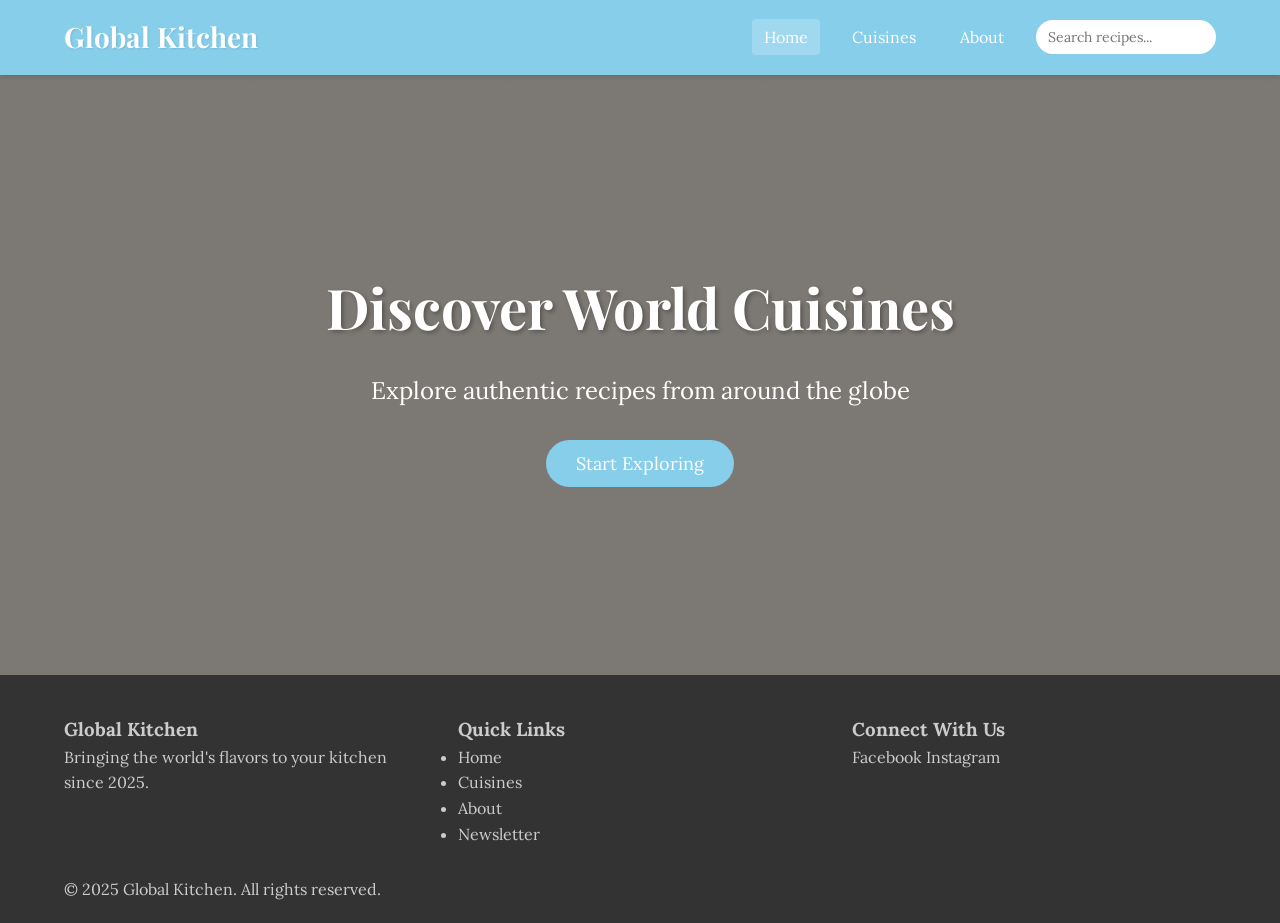
==== index.html @ d2594bf5 "Add files via upload" ====
<!DOCTYPE html>
<html lang="en">
<head>
    <meta charset="UTF-8">
    <meta name="viewport" content="width=device-width, initial-scale=1.0">
    <title>Global Kitchen</title>
    <link rel="stylesheet" href="styles.css">
    <link href="https://fonts.googleapis.com/css2?family=Playfair+Display:wght@700&family=Lora&display=swap" rel="stylesheet">
</head>
<body>
    <header>
        <nav class="navbar">
            <div class="logo">Global Kitchen</div>
            <ul class="nav-links">
                <li><a href="#home" class="nav-link active">Home</a></li>
                <li><a href="#cuisines" class="nav-link">Cuisines</a></li>
                <li><a href="#about" class="nav-link">About</a></li>
                <li><div class="search-container"><input type="text" id="search-bar" placeholder="Search recipes..."><div id="search-results"></div></div></li>
            </ul>
        </nav>
    </header>

    <main>
        <section id="home" class="hero">
            <h1>Discover World Cuisines</h1>
            <p class="intro-text">Explore authentic recipes from around the globe</p>
            <button class="cta-button">Start Exploring</button>
        </section>

        <section id="cuisines" class="cuisine-types">
            <h2>Explore Cuisines</h2>
            <div class="cuisine-grid">
                <a href="Pages/south-indian.html" class="cuisine-card">
                    <img src="images/cuisines/South-Indian-main.webp" alt="South Indian cuisine featuring rice and spices" loading="lazy">
                    <h3>South Indian</h3>
                    <p>Discover the vibrant flavors of South Indian cuisine known for its aromatic rice dishes, flavorful dosas, and spicy curries.</p>
                </a>
                <a href="Pages/north-indian.html" class="cuisine-card">
                    <img src="images/cuisines/North-indian-cuisine.avif" alt="North Indian cuisine with rich curries" loading="lazy">
                    <h3>North Indian</h3>
                    <p>Experience the rich and creamy curries, tandoori specialties, and diverse bread varieties of North Indian cuisine.</p>
                </a>
                <a href="Pages/korean.html" class="cuisine-card">
                    <img src="images/cuisines/Korean-cuisine.jpg" alt="Korean cuisine with spicy and savory dishes" loading="lazy">
                    <h3>Korean</h3>
                    <p>Enjoy the perfect balance of spicy, sweet, and savory flavors that make Korean cuisine a global favorite.</p>
                </a>
                <a href="Pages/japanese.html" class="cuisine-card">
                    <img src="images/cuisines/japanese-Kaiseki.webp" alt="Japanese cuisine with sushi and noodles" loading="lazy">
                    <h3>Japanese</h3>
                    <p>Explore the elegant simplicity and refined techniques of Japanese cuisine, from sushi to ramen.</p>
                </a>
            </div>
        </section>

        <section id="about" class="about">
            <h2>About Us</h2>
            <div class="about-content">
                <div class="about-text">
                    <p>We are passionate food enthusiasts bringing you the best recipes from around the world. Our mission is to inspire your culinary journey with authentic flavors and stories.</p>
                    <p>Global Kitchen was founded in 2025 by passionate food enthusiasts who aimed to promote diverse cuisines with a focus on health-conscious cooking and mindful eating.</p>
                    <p>Each recipe on our site has been carefully tested and adapted for home cooking, ensuring you can recreate these global flavors in your own kitchen.</p>
                </div>
                <div class="about-image">
                    <img src="images/about-us.jpg" alt="Our team of international chefs" loading="lazy">
                </div>
            </div>
        </section>

        <section id="newsletter" class="newsletter">
            <h2>Stay Updated</h2>
            <p>Subscribe to our newsletter for weekly recipe inspiration</p>
            <form id="newsletter-form">
                <input type="email" placeholder="Your email address" required>
                <button type="submit">Subscribe</button>
            </form>
        </section>
    </main>

    <footer>
        <div class="footer-content">
            <div class="footer-about">
                <h3>Global Kitchen</h3>
                <p>Bringing the world's flavors to your kitchen since 2025.</p>
            </div>
            <div class="footer-links">
                <h3>Quick Links</h3>
                <ul>
                    <li><a href="#home">Home</a></li>
                    <li><a href="#cuisines">Cuisines</a></li>
                    <li><a href="#about">About</a></li>
                    <li><a href="#newsletter">Newsletter</a></li>
                </ul>
            </div>
            <div class="social-links">
                <h3>Connect With Us</h3>
                <div class="social-icons">
                    <a href="#" class="images/FACEBOOK.jpeg">Facebook</a>
                    <a href="#" class="images/INSTAGRAM.jpeg">Instagram</a>
                </div>
            </div>
        </div>
        <div class="copyright">
            <p>© 2025 Global Kitchen. All rights reserved.</p>
        </div>
    </footer>
    <script src="script.js"></script>
</body>
</html>
---- styles.css ----
/* General Styles */
* {
    margin: 0;
    padding: 0;
    box-sizing: border-box;
    font-family: 'Lora', serif;
}

body {
    background-color: #f9f1e7;
    color: #333;
    line-height: 1.6;
}

a {
    text-decoration: none;
    color: inherit;
}

/* Header & Navigation */
header .navbar {
    background-color: #87ceeb;
    padding: 15px 5%;
    display: flex;
    justify-content: space-between;
    align-items: center;
    box-shadow: 0 2px 5px rgba(0,0,0,0.1);
    position: sticky;
    top: 0;
    z-index: 100;
}

.logo {
    font-family: 'Playfair Display', serif;
    font-size: 28px;
    font-weight: 700;
    color: #fff;
    text-shadow: 1px 1px 2px rgba(0,0,0,0.1);
}

.nav-links {
    list-style: none;
    display: flex;
    align-items: center;
}

.nav-links li {
    margin-left: 20px;
}

.nav-links a {
    color: #fff;
    text-decoration: none;
    font-size: 16px;
    font-family: 'Lora', serif;
    transition: all 0.3s ease;
    padding: 8px 12px;
    border-radius: 4px;
}

.nav-links a:hover, .nav-links a.active {
    background-color: rgba(255,255,255,0.2);
}

.search-container {
    position: relative;
}

#search-bar {
    padding: 8px 12px;
    border: none;
    border-radius: 20px;
    font-size: 14px;
    width: 180px;
    transition: width 0.3s ease;
}

#search-bar:focus {
    width: 220px;
    outline: none;
    box-shadow: 0 0 5px rgba(0,0,0,0.1);
}

/* Hero Section */
.hero {
    background-image: linear-gradient(rgba(0,0,0,0.5), rgba(0,0,0,0.5)), url('../images/hero-bg.jpg');
    background-size: cover;
    background-position: center;
    height: 600px;
    display: flex;
    flex-direction: column;
    justify-content: center;
    align-items: center;
    text-align: center;
    color: #fff;
    padding: 0 20px;
}

.hero h1 {
    font-family: 'Playfair Display', serif;
    font-size: 56px;
    margin-bottom: 20px;
    text-shadow: 2px 2px 4px rgba(0,0,0,0.3);
}

.intro-text {
    font-size: 24px;
    max-width: 800px;
    margin-bottom: 30px;
}

.cta-button {
    background-color: #87ceeb;
    color: white;
    border: none;
    padding: 12px 30px;
    font-size: 18px;
    border-radius: 30px;
    cursor: pointer;
    transition: all 0.3s ease;
    font-family: 'Lora', serif;
}

.cta-button:hover {
    background-color: #5fb9e1;
    transform: scale(1.05);
}

/* Cuisine Types Section */
.cuisine-types {
    padding: 60px 5%;
    text-align: center;
}

.cuisine-types h2 {
    font-family: 'Playfair Display', serif;
    font-size: 40px;
    margin-bottom: 30px;
    color: #444;
}

/* Cuisine Cards Fix */
.cuisine-grid {
    display: grid;
    grid-template-columns: repeat(auto-fit, minmax(300px, 1fr)); 
    gap: 30px;
    justify-content: center;
    padding: 20px;
}

.cuisine-card {
    display: flex;
    flex-direction: column;
    width: 100%;
    max-width: 400px;
    border-radius: 8px;
    overflow: hidden;
    box-shadow: 0 5px 15px rgba(0,0,0,0.1);
    transition: transform 0.3s ease, box-shadow 0.3s ease;
}

.cuisine-card:hover {
    transform: translateY(-10px);
    box-shadow: 0 15px 30px rgba(0,0,0,0.15);
}

.cuisine-card img {
    width: 100%;
    height: 220px;
    object-fit: cover;
}

/* Dishes Section */
.dishes {
    padding: 60px 5%;
    background-color: #fff;
    display: block !important;
}

.dishes h2 {
    font-family: 'Playfair Display', serif;
    font-size: 40px;
    margin-bottom: 30px;
    text-align: center;
    color: #444;
}

.dish-grid {
    display: grid;
    grid-template-columns: repeat(auto-fill, minmax(300px, 1fr));
    gap: 30px;
    padding: 20px;
}

.dish-card {
    background-color: white;
    border-radius: 8px;
    overflow: hidden;
    box-shadow: 0 5px 15px rgba(0,0,0,0.1);
    transition: transform 0.3s;
    display: block !important;
}

.dish-card:hover {
    transform: translateY(-10px);
}

.dish-card img {
    width: 100%;
    height: 200px;
    object-fit: cover;
}

.dish-card h3 {
    font-family: 'Playfair Display', serif;
    font-size: 24px;
    padding: 15px 15px 5px;
}

.dish-card p {
    padding: 0 15px 15px;
    color: #666;
}

/* Fix for Hidden Recipe Sections */
.hidden {
    display: none;
}

.recipe-btn {
    background-color: #87ceeb;
    color: #fff;
    border: none;
    padding: 10px 20px;
    border-radius: 30px;
    cursor: pointer;
    margin: 0 15px 15px;
    transition: background-color 0.3s;
}

.recipe-btn:hover {
    background-color: #5fb9e1;
}

.recipe-details {
    margin: 0 15px 15px;
    padding: 15px;
    background-color: #f9f9f9;
    border-radius: 8px;
    text-align: left;
    display: none;
}

.recipe-details h4 {
    margin-bottom: 10px;
    font-family: 'Playfair Display', serif;
}

.recipe-details ol {
    padding-left: 20px;
}

.recipe-details li {
    margin-bottom: 5px;
}

/* Footer */
footer {
    background-color: #333;
    color: #ccc;
    padding: 40px 5% 20px;
}

.footer-content {
    display: grid;
    grid-template-columns: repeat(auto-fit, minmax(250px, 1fr));
    gap: 30px;
    margin-bottom: 30px;
}

/* Responsive Fixes */
@media (max-width: 768px) {
    .cuisine-grid {
        grid-template-columns: repeat(2, minmax(250px, 1fr));
    }
    .dish-grid {
        grid-template-columns: repeat(auto-fill, minmax(250px, 1fr));
    }
}

@media (max-width: 480px) {
    .cuisine-grid {
        grid-template-columns: 1fr;
    }
}
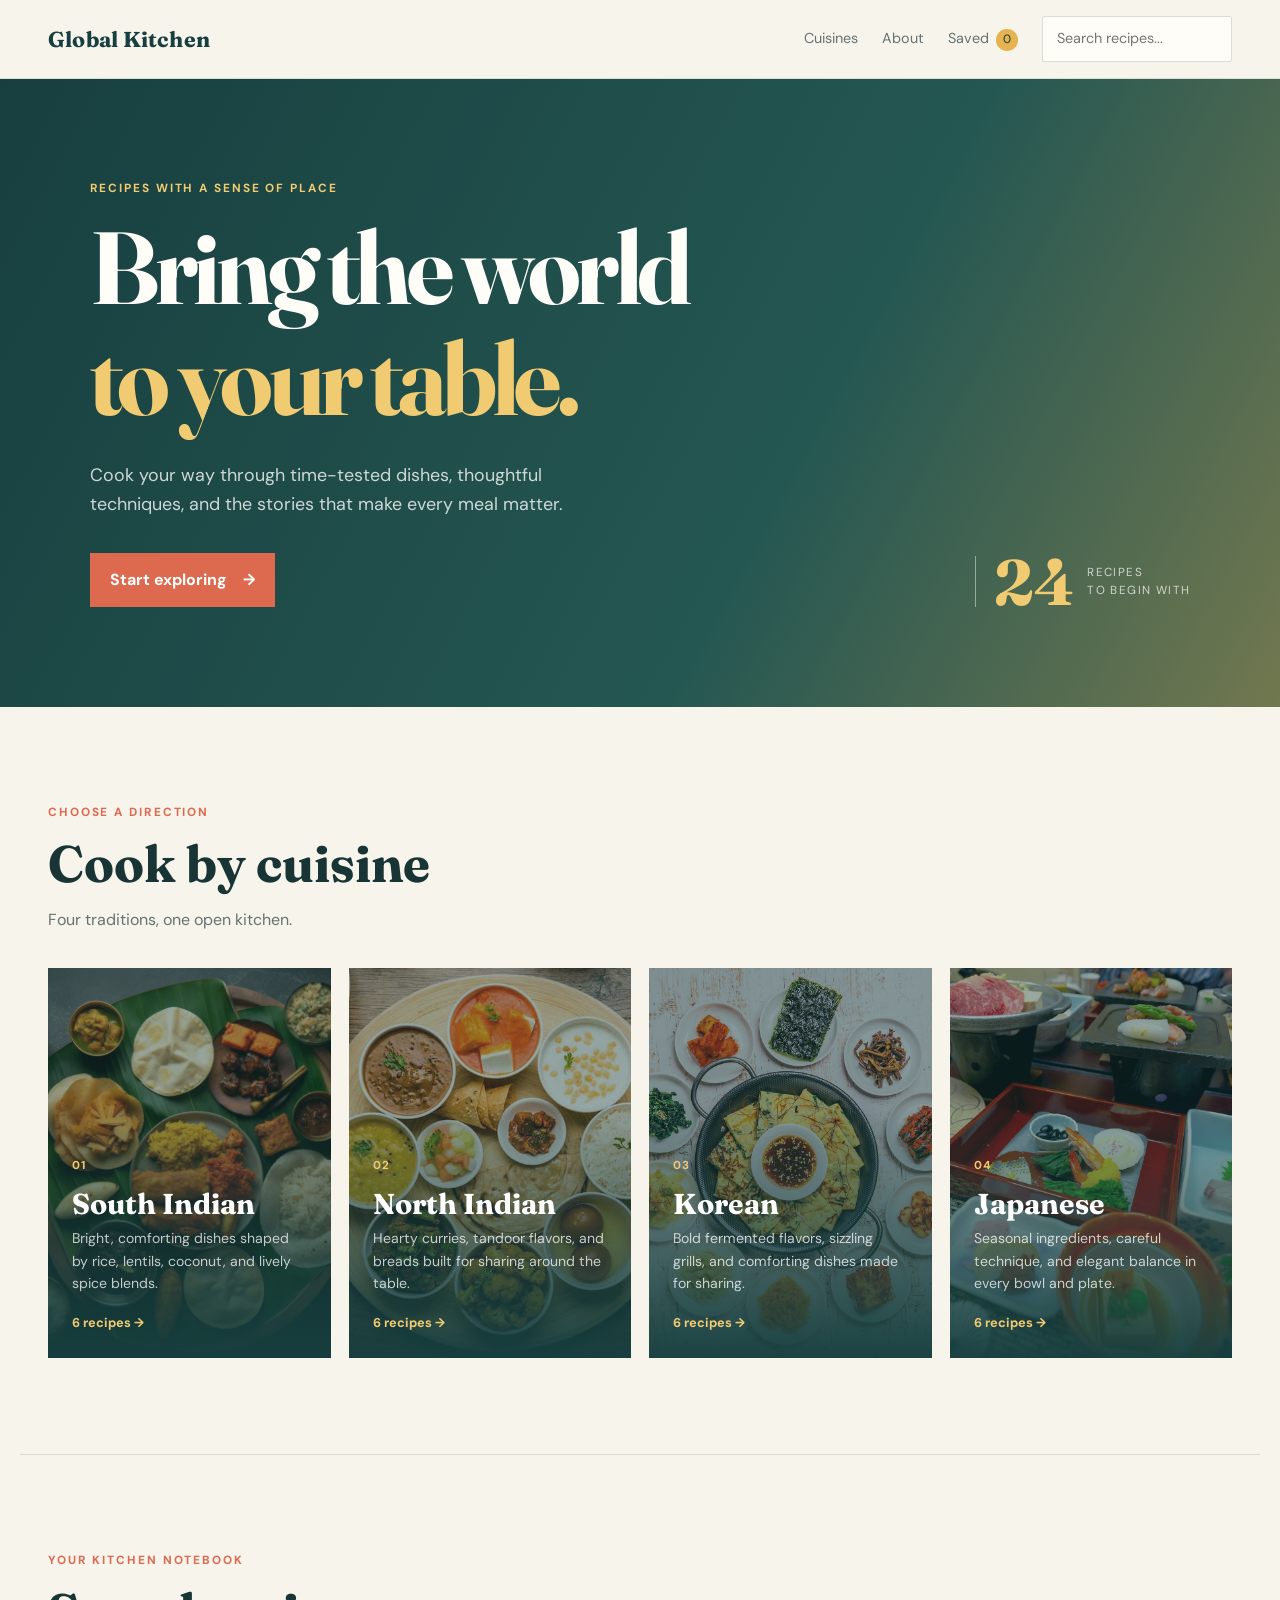
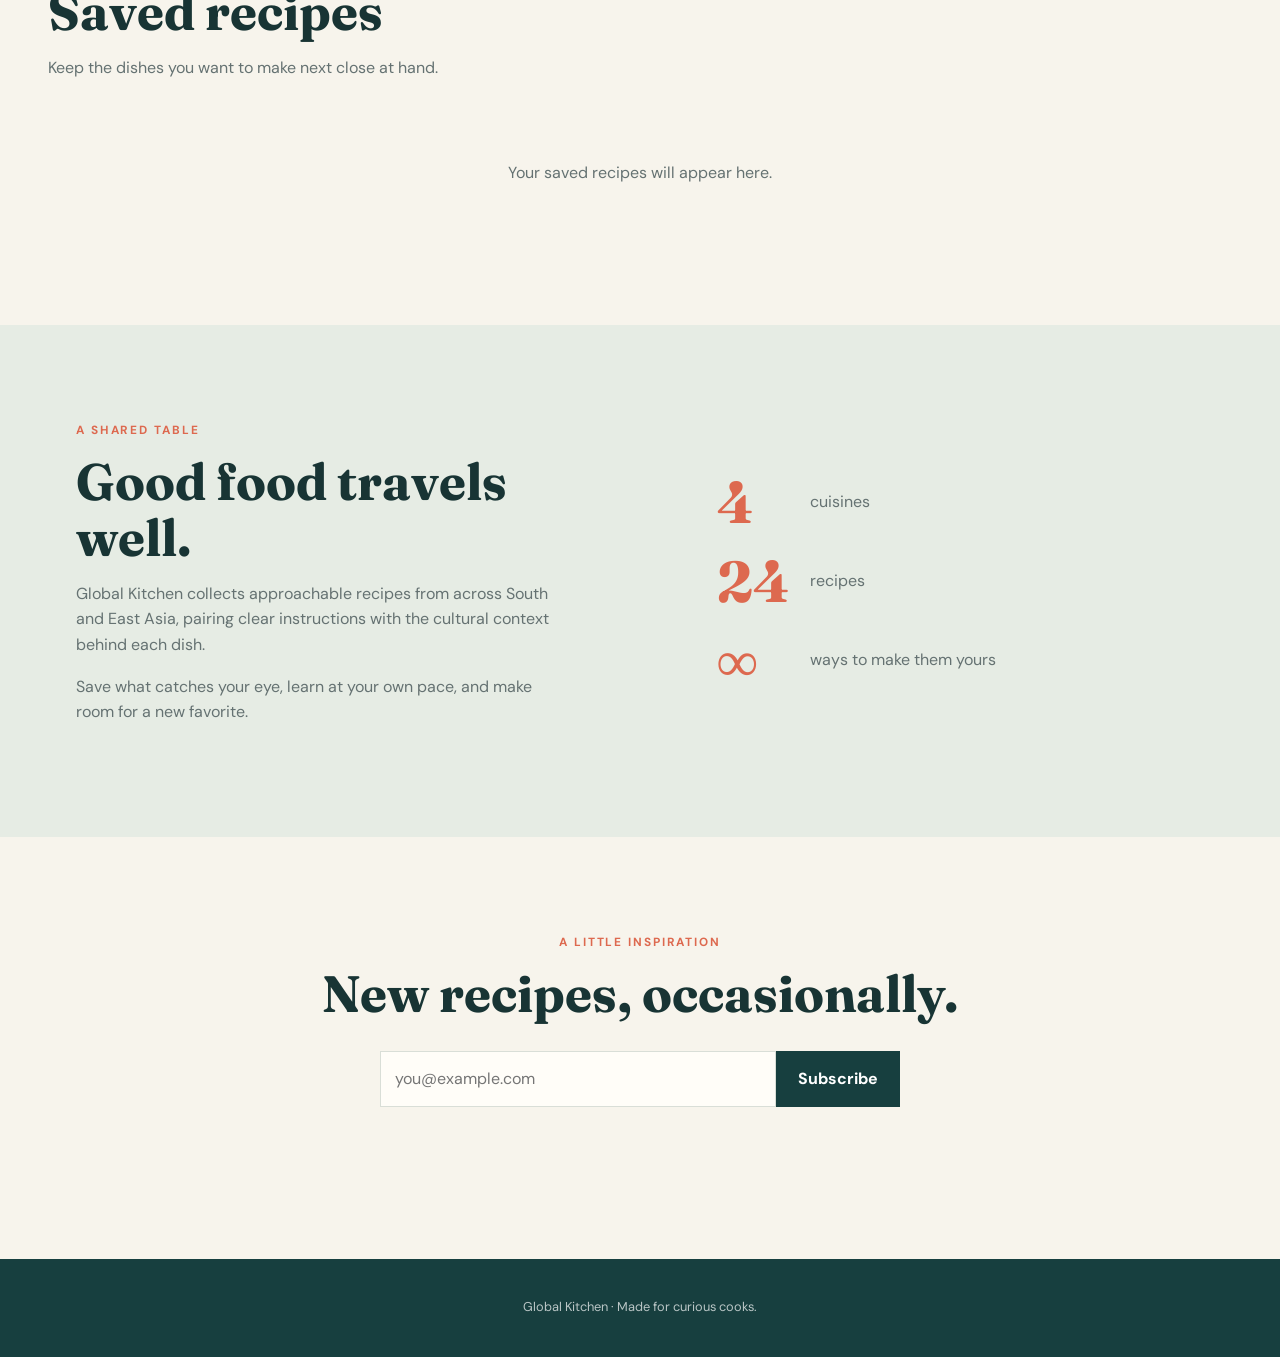
==== commit 1005af5b: "Replace site with data-driven Global Kitchen" ====
--- a/index.html
+++ b/index.html
@@ -3,107 +3,26 @@
 <head>
     <meta charset="UTF-8">
     <meta name="viewport" content="width=device-width, initial-scale=1.0">
-    <title>Global Kitchen</title>
+    <meta name="description" content="Discover practical recipes and food stories from South India, North India, Korea, and Japan.">
+    <title>Global Kitchen | Recipes from around the world</title>
     <link rel="stylesheet" href="styles.css">
-    <link href="https://fonts.googleapis.com/css2?family=Playfair+Display:wght@700&family=Lora&display=swap" rel="stylesheet">
+    <link rel="preconnect" href="https://fonts.googleapis.com">
+    <link rel="preconnect" href="https://fonts.gstatic.com" crossorigin>
+    <link href="https://fonts.googleapis.com/css2?family=DM+Sans:wght@400;500;700&family=Fraunces:opsz,wght@9..144,600;9..144,700&display=swap" rel="stylesheet">
 </head>
-<body>
-    <header>
-        <nav class="navbar">
-            <div class="logo">Global Kitchen</div>
-            <ul class="nav-links">
-                <li><a href="#home" class="nav-link active">Home</a></li>
-                <li><a href="#cuisines" class="nav-link">Cuisines</a></li>
-                <li><a href="#about" class="nav-link">About</a></li>
-                <li><div class="search-container"><input type="text" id="search-bar" placeholder="Search recipes..."><div id="search-results"></div></div></li>
-            </ul>
-        </nav>
-    </header>
-
+<body class="home-page">
+    <header class="site-header"><nav class="navbar" aria-label="Primary navigation">
+        <a class="logo" href="index.html">Global Kitchen</a>
+        <div class="nav-actions"><a href="#cuisines">Cuisines</a><a href="#about">About</a><a class="favorites-link" href="#favorites">Saved <span id="favorite-count">0</span></a>
+            <label class="search-container" for="search-bar"><span class="sr-only">Search recipes</span><input type="search" id="search-bar" placeholder="Search recipes..." autocomplete="off"></label>
+        </div>
+    </nav></header>
     <main>
-        <section id="home" class="hero">
-            <h1>Discover World Cuisines</h1>
-            <p class="intro-text">Explore authentic recipes from around the globe</p>
-            <button class="cta-button">Start Exploring</button>
-        </section>
-
-        <section id="cuisines" class="cuisine-types">
-            <h2>Explore Cuisines</h2>
-            <div class="cuisine-grid">
-                <a href="Pages/south-indian.html" class="cuisine-card">
-                    <img src="images/cuisines/South-Indian-main.webp" alt="South Indian cuisine featuring rice and spices" loading="lazy">
-                    <h3>South Indian</h3>
-                    <p>Discover the vibrant flavors of South Indian cuisine known for its aromatic rice dishes, flavorful dosas, and spicy curries.</p>
-                </a>
-                <a href="Pages/north-indian.html" class="cuisine-card">
-                    <img src="images/cuisines/North-indian-cuisine.avif" alt="North Indian cuisine with rich curries" loading="lazy">
-                    <h3>North Indian</h3>
-                    <p>Experience the rich and creamy curries, tandoori specialties, and diverse bread varieties of North Indian cuisine.</p>
-                </a>
-                <a href="Pages/korean.html" class="cuisine-card">
-                    <img src="images/cuisines/Korean-cuisine.jpg" alt="Korean cuisine with spicy and savory dishes" loading="lazy">
-                    <h3>Korean</h3>
-                    <p>Enjoy the perfect balance of spicy, sweet, and savory flavors that make Korean cuisine a global favorite.</p>
-                </a>
-                <a href="Pages/japanese.html" class="cuisine-card">
-                    <img src="images/cuisines/japanese-Kaiseki.webp" alt="Japanese cuisine with sushi and noodles" loading="lazy">
-                    <h3>Japanese</h3>
-                    <p>Explore the elegant simplicity and refined techniques of Japanese cuisine, from sushi to ramen.</p>
-                </a>
-            </div>
-        </section>
-
-        <section id="about" class="about">
-            <h2>About Us</h2>
-            <div class="about-content">
-                <div class="about-text">
-                    <p>We are passionate food enthusiasts bringing you the best recipes from around the world. Our mission is to inspire your culinary journey with authentic flavors and stories.</p>
-                    <p>Global Kitchen was founded in 2025 by passionate food enthusiasts who aimed to promote diverse cuisines with a focus on health-conscious cooking and mindful eating.</p>
-                    <p>Each recipe on our site has been carefully tested and adapted for home cooking, ensuring you can recreate these global flavors in your own kitchen.</p>
-                </div>
-                <div class="about-image">
-                    <img src="images/about-us.jpg" alt="Our team of international chefs" loading="lazy">
-                </div>
-            </div>
-        </section>
-
-        <section id="newsletter" class="newsletter">
-            <h2>Stay Updated</h2>
-            <p>Subscribe to our newsletter for weekly recipe inspiration</p>
-            <form id="newsletter-form">
-                <input type="email" placeholder="Your email address" required>
-                <button type="submit">Subscribe</button>
-            </form>
-        </section>
-    </main>
-
-    <footer>
-        <div class="footer-content">
-            <div class="footer-about">
-                <h3>Global Kitchen</h3>
-                <p>Bringing the world's flavors to your kitchen since 2025.</p>
-            </div>
-            <div class="footer-links">
-                <h3>Quick Links</h3>
-                <ul>
-                    <li><a href="#home">Home</a></li>
-                    <li><a href="#cuisines">Cuisines</a></li>
-                    <li><a href="#about">About</a></li>
-                    <li><a href="#newsletter">Newsletter</a></li>
-                </ul>
-            </div>
-            <div class="social-links">
-                <h3>Connect With Us</h3>
-                <div class="social-icons">
-                    <a href="#" class="images/FACEBOOK.jpeg">Facebook</a>
-                    <a href="#" class="images/INSTAGRAM.jpeg">Instagram</a>
-                </div>
-            </div>
-        </div>
-        <div class="copyright">
-            <p>© 2025 Global Kitchen. All rights reserved.</p>
-        </div>
-    </footer>
-    <script src="script.js"></script>
+        <section id="home" class="hero"><div class="hero-copy"><p class="eyebrow">Recipes with a sense of place</p><h1>Bring the world<br><em>to your table.</em></h1><p class="intro-text">Cook your way through time-tested dishes, thoughtful techniques, and the stories that make every meal matter.</p><a class="cta-button" href="#cuisines">Start exploring <span aria-hidden="true">&#8594;</span></a></div><div class="hero-note"><span>24</span><small>recipes<br>to begin with</small></div></section>
+        <section id="cuisines" class="cuisine-types page-section"><div class="section-heading"><p class="eyebrow">Choose a direction</p><h2>Cook by cuisine</h2><p>Four traditions, one open kitchen.</p></div><div id="cuisine-grid" class="cuisine-grid" aria-live="polite"></div></section>
+        <section id="favorites" class="favorites-section page-section"><div class="section-heading"><p class="eyebrow">Your kitchen notebook</p><h2>Saved recipes</h2><p>Keep the dishes you want to make next close at hand.</p></div><div id="favorite-grid" class="dish-grid compact-grid"></div><p id="empty-favorites" class="empty-state">Your saved recipes will appear here.</p></section>
+        <section id="about" class="about page-section"><div class="about-copy"><p class="eyebrow">A shared table</p><h2>Good food travels well.</h2><p>Global Kitchen collects approachable recipes from across South and East Asia, pairing clear instructions with the cultural context behind each dish.</p><p>Save what catches your eye, learn at your own pace, and make room for a new favorite.</p></div><div class="about-stats"><strong>4</strong><span>cuisines</span><strong>24</strong><span>recipes</span><strong>∞</strong><span>ways to make them yours</span></div></section>
+        <section id="newsletter" class="newsletter page-section"><p class="eyebrow">A little inspiration</p><h2>New recipes, occasionally.</h2><form id="newsletter-form"><label class="sr-only" for="newsletter-email">Email address</label><input id="newsletter-email" type="email" placeholder="you@example.com" required><button type="submit">Subscribe</button></form><p id="newsletter-status" role="status"></p></section>
+    </main><footer><p>Global Kitchen <span aria-hidden="true">&middot;</span> Made for curious cooks.</p></footer><script src="script.js"></script>
 </body>
-</html>+</html>
--- a/styles.css
+++ b/styles.css
@@ -1,295 +1,107 @@
-/* General Styles */
-* {
-    margin: 0;
-    padding: 0;
-    box-sizing: border-box;
-    font-family: 'Lora', serif;
+:root {
+    --ink: #183434;
+    --muted: #657272;
+    --paper: #f7f4ec;
+    --cream: #fffdf8;
+    --teal: #173f3f;
+    --coral: #dd694f;
+    --gold: #e5b451;
+    --line: #d9ded7;
+    --shadow: 0 16px 35px rgba(24, 52, 52, .10);
 }
 
-body {
-    background-color: #f9f1e7;
-    color: #333;
-    line-height: 1.6;
-}
+* { box-sizing: border-box; }
+html { scroll-behavior: smooth; }
+body { margin: 0; background: var(--paper); color: var(--ink); font-family: 'DM Sans', sans-serif; line-height: 1.6; }
+a { color: inherit; text-decoration: none; }
+button, input { font: inherit; }
+button, a { -webkit-tap-highlight-color: transparent; }
+.sr-only { position: absolute; width: 1px; height: 1px; padding: 0; margin: -1px; overflow: hidden; clip: rect(0, 0, 0, 0); white-space: nowrap; border: 0; }
 
-a {
-    text-decoration: none;
-    color: inherit;
-}
+.site-header { position: sticky; top: 0; z-index: 10; background: rgba(247, 244, 236, .94); border-bottom: 1px solid var(--line); -webkit-backdrop-filter: blur(12px); backdrop-filter: blur(12px); }
+.navbar { max-width: 1240px; min-height: 78px; margin: auto; padding: 0 28px; display: flex; align-items: center; justify-content: space-between; gap: 28px; }
+.logo { color: var(--teal); font: 700 1.35rem 'Fraunces', serif; letter-spacing: .01em; white-space: nowrap; }
+.nav-actions { display: flex; align-items: center; gap: 24px; color: var(--muted); font-size: .9rem; }
+.nav-actions a { transition: color .2s ease; }
+.nav-actions a:hover, .nav-actions a:focus-visible { color: var(--coral); }
+.favorites-link span { display: inline-grid; min-width: 1.35rem; height: 1.35rem; margin-left: 3px; place-items: center; border-radius: 50%; background: var(--gold); color: var(--ink); font-size: .75rem; }
+.search-container { display: block; }
+#search-bar { width: 190px; padding: 10px 14px; border: 1px solid var(--line); border-radius: 2px; background: var(--cream); color: var(--ink); outline: none; }
+#search-bar:focus { border-color: var(--coral); box-shadow: 0 0 0 3px rgba(221, 105, 79, .14); }
 
-/* Header & Navigation */
-header .navbar {
-    background-color: #87ceeb;
-    padding: 15px 5%;
-    display: flex;
-    justify-content: space-between;
-    align-items: center;
-    box-shadow: 0 2px 5px rgba(0,0,0,0.1);
-    position: sticky;
-    top: 0;
-    z-index: 100;
-}
+.hero { min-height: 610px; padding: 100px max(7vw, 28px); display: flex; align-items: center; justify-content: space-between; gap: 40px; background: linear-gradient(118deg, #173f3f 0%, #255752 62%, #d6a34b 150%); color: #fffdf8; overflow: hidden; }
+.hero-copy { max-width: 680px; animation: rise .7s ease both; }
+.eyebrow { margin: 0 0 14px; color: var(--coral); font-size: .74rem; font-weight: 700; letter-spacing: .16em; text-transform: uppercase; }
+.hero .eyebrow { color: #f1cb72; }
+h1, h2, h3 { margin: 0; font-family: 'Fraunces', serif; line-height: 1.08; }
+.hero h1 { font-size: clamp(3.4rem, 8vw, 7rem); letter-spacing: -.045em; }
+.hero h1 em { color: #f1cb72; font-style: normal; }
+.intro-text { max-width: 510px; margin: 28px 0 35px; color: rgba(255,255,255,.78); font-size: 1.12rem; }
+.cta-button { display: inline-flex; align-items: center; gap: 16px; padding: 14px 20px; background: var(--coral); color: #fff; font-weight: 700; transition: transform .2s ease, background .2s ease; }
+.cta-button:hover, .cta-button:focus-visible { background: #ec805f; transform: translateY(-2px); }
+.hero-note { align-self: flex-end; display: flex; align-items: center; gap: 12px; color: rgba(255,255,255,.72); border-left: 1px solid rgba(255,255,255,.45); padding-left: 18px; }
+.hero-note span { color: #f1cb72; font: 700 4rem 'Fraunces', serif; line-height: .8; }
+.hero-note small { font-size: .73rem; letter-spacing: .12em; text-transform: uppercase; }
+.page-section { max-width: 1240px; margin: auto; padding: 96px 28px; }
+.section-heading { margin-bottom: 35px; }
+.section-heading h2, .about h2, .newsletter h2 { font-size: clamp(2.2rem, 4vw, 4rem); }
+.section-heading > p:last-child, #cuisine-description { color: var(--muted); }
+.cuisine-grid { display: grid; grid-template-columns: repeat(4, 1fr); gap: 18px; }
+.cuisine-card { min-height: 390px; display: flex; flex-direction: column; justify-content: flex-end; position: relative; overflow: hidden; background: var(--teal); color: #fff; }
+.cuisine-card img { position: absolute; inset: 0; width: 100%; height: 100%; object-fit: cover; opacity: .56; transition: transform .45s ease, opacity .3s ease; }
+.cuisine-card::after { content: ''; position: absolute; inset: 35% 0 0; background: linear-gradient(transparent, rgba(23, 63, 63, .96)); }
+.cuisine-card:hover img { transform: scale(1.06); opacity: .76; }
+.cuisine-card-copy { position: relative; z-index: 1; padding: 24px; }
+.card-index { color: #f1cb72; font-size: .72rem; font-weight: 700; letter-spacing: .12em; }
+.cuisine-card h3 { margin: 12px 0 8px; font-size: 1.8rem; }
+.cuisine-card p { min-height: 68px; margin: 0; color: rgba(255,255,255,.75); font-size: .88rem; }
+.card-link { display: block; margin-top: 18px; color: #f1cb72; font-size: .8rem; font-weight: 700; }
+.favorites-section { border-top: 1px solid var(--line); }
+.about { max-width: none; display: grid; grid-template-columns: 1fr 1fr; gap: 12vw; background: #e6ece4; }
+.about-copy { max-width: 590px; margin-left: max(0px, calc((100vw - 1184px) / 2)); }
+.about-copy p:not(.eyebrow) { color: var(--muted); }
+.about-stats { display: grid; grid-template-columns: auto 1fr; align-content: center; gap: 8px 20px; padding-right: 10vw; }
+.about-stats strong { color: var(--coral); font: 700 3.6rem 'Fraunces', serif; }
+.about-stats span { align-self: center; color: var(--muted); }
+.newsletter { text-align: center; }
+.newsletter form { max-width: 520px; margin: 30px auto 0; display: flex; }
+.newsletter input { min-width: 0; flex: 1; padding: 14px; border: 1px solid var(--line); background: var(--cream); }
+.newsletter button { padding: 14px 22px; border: 0; background: var(--teal); color: white; cursor: pointer; font-weight: 700; }
+#newsletter-status { min-height: 1.5em; color: var(--coral); }
+footer { padding: 26px 28px; background: var(--teal); color: rgba(255,255,255,.7); text-align: center; font-size: .8rem; }
 
-.logo {
-    font-family: 'Playfair Display', serif;
-    font-size: 28px;
-    font-weight: 700;
-    color: #fff;
-    text-shadow: 1px 1px 2px rgba(0,0,0,0.1);
-}
+.cuisine-hero { max-width: none; padding-top: 72px; padding-bottom: 45px; background: #e6ece4; }
+.cuisine-hero h1 { max-width: 1240px; margin: auto; font-size: clamp(2.8rem, 6vw, 5.5rem); }
+.cuisine-hero .eyebrow, .cuisine-hero #cuisine-description, .back-link { display: block; max-width: 1240px; margin-left: auto; margin-right: auto; }
+.back-link { margin-bottom: 60px; color: var(--coral); font-size: .85rem; font-weight: 700; }
+.cuisine-hero #cuisine-description { margin-top: 22px; }
+.dishes { max-width: 1240px; }
+.dish-grid { display: grid; grid-template-columns: repeat(3, 1fr); gap: 22px; }
+.dish-card { overflow: hidden; background: var(--cream); border: 1px solid var(--line); box-shadow: var(--shadow); transition: transform .25s ease; }
+.dish-card:hover { transform: translateY(-4px); }
+.dish-card > img { width: 100%; height: 225px; display: block; object-fit: cover; }
+.dish-card-body { padding: 20px; }
+.card-topline { display: flex; justify-content: space-between; align-items: center; color: var(--coral); font-size: .7rem; font-weight: 700; letter-spacing: .12em; text-transform: uppercase; }
+.favorite-btn { width: 34px; height: 34px; padding: 0; border: 1px solid var(--line); background: transparent; color: var(--coral); cursor: pointer; font-size: 1.35rem; line-height: 1; }
+.favorite-btn.is-saved { background: #f8e5b2; border-color: #f8e5b2; }
+.dish-card h2 { margin: 17px 0 10px; font-size: 1.7rem; }
+.ingredients { min-height: 50px; margin: 0; color: var(--muted); font-size: .85rem; }
+.recipe-meta, .badges { display: flex; flex-wrap: wrap; gap: 7px; margin-top: 18px; color: var(--muted); font-size: .7rem; }
+.recipe-meta span, .badges span { padding: 4px 7px; background: #edf0e8; }
+.badges span { background: #f8e5b2; color: var(--ink); }
+.recipe-btn { width: 100%; margin-top: 20px; padding: 12px; border: 0; background: var(--teal); color: white; cursor: pointer; font-weight: 700; text-align: left; }
+.recipe-btn:hover, .recipe-btn:focus-visible { background: var(--coral); }
+.recipe-details { margin-top: 22px; padding-top: 20px; border-top: 1px solid var(--line); font-size: .88rem; }
+.recipe-details[hidden] { display: none; }
+.recipe-details h3 { margin: 18px 0 8px; font-size: 1.1rem; }
+.recipe-details ol { margin: 0; padding-left: 20px; color: var(--muted); }
+.recipe-details li { margin-bottom: 8px; }
+.context { color: var(--muted); font-style: italic; }
+.video-section { margin-top: 22px; padding-top: 14px; border-top: 1px solid var(--line); }
+.video-link { color: var(--coral); font-weight: 700; }
+.empty-state { padding: 28px; color: var(--muted); text-align: center; }
+.compact-grid .dish-card > img { height: 150px; }
 
-.nav-links {
-    list-style: none;
-    display: flex;
-    align-items: center;
-}
-
-.nav-links li {
-    margin-left: 20px;
-}
-
-.nav-links a {
-    color: #fff;
-    text-decoration: none;
-    font-size: 16px;
-    font-family: 'Lora', serif;
-    transition: all 0.3s ease;
-    padding: 8px 12px;
-    border-radius: 4px;
-}
-
-.nav-links a:hover, .nav-links a.active {
-    background-color: rgba(255,255,255,0.2);
-}
-
-.search-container {
-    position: relative;
-}
-
-#search-bar {
-    padding: 8px 12px;
-    border: none;
-    border-radius: 20px;
-    font-size: 14px;
-    width: 180px;
-    transition: width 0.3s ease;
-}
-
-#search-bar:focus {
-    width: 220px;
-    outline: none;
-    box-shadow: 0 0 5px rgba(0,0,0,0.1);
-}
-
-/* Hero Section */
-.hero {
-    background-image: linear-gradient(rgba(0,0,0,0.5), rgba(0,0,0,0.5)), url('../images/hero-bg.jpg');
-    background-size: cover;
-    background-position: center;
-    height: 600px;
-    display: flex;
-    flex-direction: column;
-    justify-content: center;
-    align-items: center;
-    text-align: center;
-    color: #fff;
-    padding: 0 20px;
-}
-
-.hero h1 {
-    font-family: 'Playfair Display', serif;
-    font-size: 56px;
-    margin-bottom: 20px;
-    text-shadow: 2px 2px 4px rgba(0,0,0,0.3);
-}
-
-.intro-text {
-    font-size: 24px;
-    max-width: 800px;
-    margin-bottom: 30px;
-}
-
-.cta-button {
-    background-color: #87ceeb;
-    color: white;
-    border: none;
-    padding: 12px 30px;
-    font-size: 18px;
-    border-radius: 30px;
-    cursor: pointer;
-    transition: all 0.3s ease;
-    font-family: 'Lora', serif;
-}
-
-.cta-button:hover {
-    background-color: #5fb9e1;
-    transform: scale(1.05);
-}
-
-/* Cuisine Types Section */
-.cuisine-types {
-    padding: 60px 5%;
-    text-align: center;
-}
-
-.cuisine-types h2 {
-    font-family: 'Playfair Display', serif;
-    font-size: 40px;
-    margin-bottom: 30px;
-    color: #444;
-}
-
-/* Cuisine Cards Fix */
-.cuisine-grid {
-    display: grid;
-    grid-template-columns: repeat(auto-fit, minmax(300px, 1fr)); 
-    gap: 30px;
-    justify-content: center;
-    padding: 20px;
-}
-
-.cuisine-card {
-    display: flex;
-    flex-direction: column;
-    width: 100%;
-    max-width: 400px;
-    border-radius: 8px;
-    overflow: hidden;
-    box-shadow: 0 5px 15px rgba(0,0,0,0.1);
-    transition: transform 0.3s ease, box-shadow 0.3s ease;
-}
-
-.cuisine-card:hover {
-    transform: translateY(-10px);
-    box-shadow: 0 15px 30px rgba(0,0,0,0.15);
-}
-
-.cuisine-card img {
-    width: 100%;
-    height: 220px;
-    object-fit: cover;
-}
-
-/* Dishes Section */
-.dishes {
-    padding: 60px 5%;
-    background-color: #fff;
-    display: block !important;
-}
-
-.dishes h2 {
-    font-family: 'Playfair Display', serif;
-    font-size: 40px;
-    margin-bottom: 30px;
-    text-align: center;
-    color: #444;
-}
-
-.dish-grid {
-    display: grid;
-    grid-template-columns: repeat(auto-fill, minmax(300px, 1fr));
-    gap: 30px;
-    padding: 20px;
-}
-
-.dish-card {
-    background-color: white;
-    border-radius: 8px;
-    overflow: hidden;
-    box-shadow: 0 5px 15px rgba(0,0,0,0.1);
-    transition: transform 0.3s;
-    display: block !important;
-}
-
-.dish-card:hover {
-    transform: translateY(-10px);
-}
-
-.dish-card img {
-    width: 100%;
-    height: 200px;
-    object-fit: cover;
-}
-
-.dish-card h3 {
-    font-family: 'Playfair Display', serif;
-    font-size: 24px;
-    padding: 15px 15px 5px;
-}
-
-.dish-card p {
-    padding: 0 15px 15px;
-    color: #666;
-}
-
-/* Fix for Hidden Recipe Sections */
-.hidden {
-    display: none;
-}
-
-.recipe-btn {
-    background-color: #87ceeb;
-    color: #fff;
-    border: none;
-    padding: 10px 20px;
-    border-radius: 30px;
-    cursor: pointer;
-    margin: 0 15px 15px;
-    transition: background-color 0.3s;
-}
-
-.recipe-btn:hover {
-    background-color: #5fb9e1;
-}
-
-.recipe-details {
-    margin: 0 15px 15px;
-    padding: 15px;
-    background-color: #f9f9f9;
-    border-radius: 8px;
-    text-align: left;
-    display: none;
-}
-
-.recipe-details h4 {
-    margin-bottom: 10px;
-    font-family: 'Playfair Display', serif;
-}
-
-.recipe-details ol {
-    padding-left: 20px;
-}
-
-.recipe-details li {
-    margin-bottom: 5px;
-}
-
-/* Footer */
-footer {
-    background-color: #333;
-    color: #ccc;
-    padding: 40px 5% 20px;
-}
-
-.footer-content {
-    display: grid;
-    grid-template-columns: repeat(auto-fit, minmax(250px, 1fr));
-    gap: 30px;
-    margin-bottom: 30px;
-}
-
-/* Responsive Fixes */
-@media (max-width: 768px) {
-    .cuisine-grid {
-        grid-template-columns: repeat(2, minmax(250px, 1fr));
-    }
-    .dish-grid {
-        grid-template-columns: repeat(auto-fill, minmax(250px, 1fr));
-    }
-}
-
-@media (max-width: 480px) {
-    .cuisine-grid {
-        grid-template-columns: 1fr;
-    }
-}+@keyframes rise { from { opacity: 0; transform: translateY(14px); } to { opacity: 1; transform: translateY(0); } }
+@media (max-width: 900px) { .cuisine-grid { grid-template-columns: repeat(2, 1fr); } .dish-grid { grid-template-columns: repeat(2, 1fr); } .about { grid-template-columns: 1fr; } .about-copy { margin-left: 0; } .about-stats { padding-right: 0; } }
+@media (max-width: 650px) { .navbar { min-height: 68px; padding: 14px 18px; align-items: flex-start; } .nav-actions { flex-wrap: wrap; justify-content: flex-end; gap: 10px 14px; font-size: .8rem; } #search-bar { width: 155px; padding: 8px 10px; } .hero { min-height: 590px; padding: 72px 24px; align-items: flex-start; flex-direction: column; justify-content: center; } .hero h1 { font-size: clamp(3rem, 16vw, 5rem); } .hero-note { align-self: flex-start; } .page-section { padding: 68px 20px; } .cuisine-grid, .dish-grid { grid-template-columns: 1fr; } .cuisine-card { min-height: 330px; } .newsletter form { display: block; } .newsletter input, .newsletter button { width: 100%; } .cuisine-hero { padding-top: 45px; } .back-link { margin-bottom: 38px; } }
